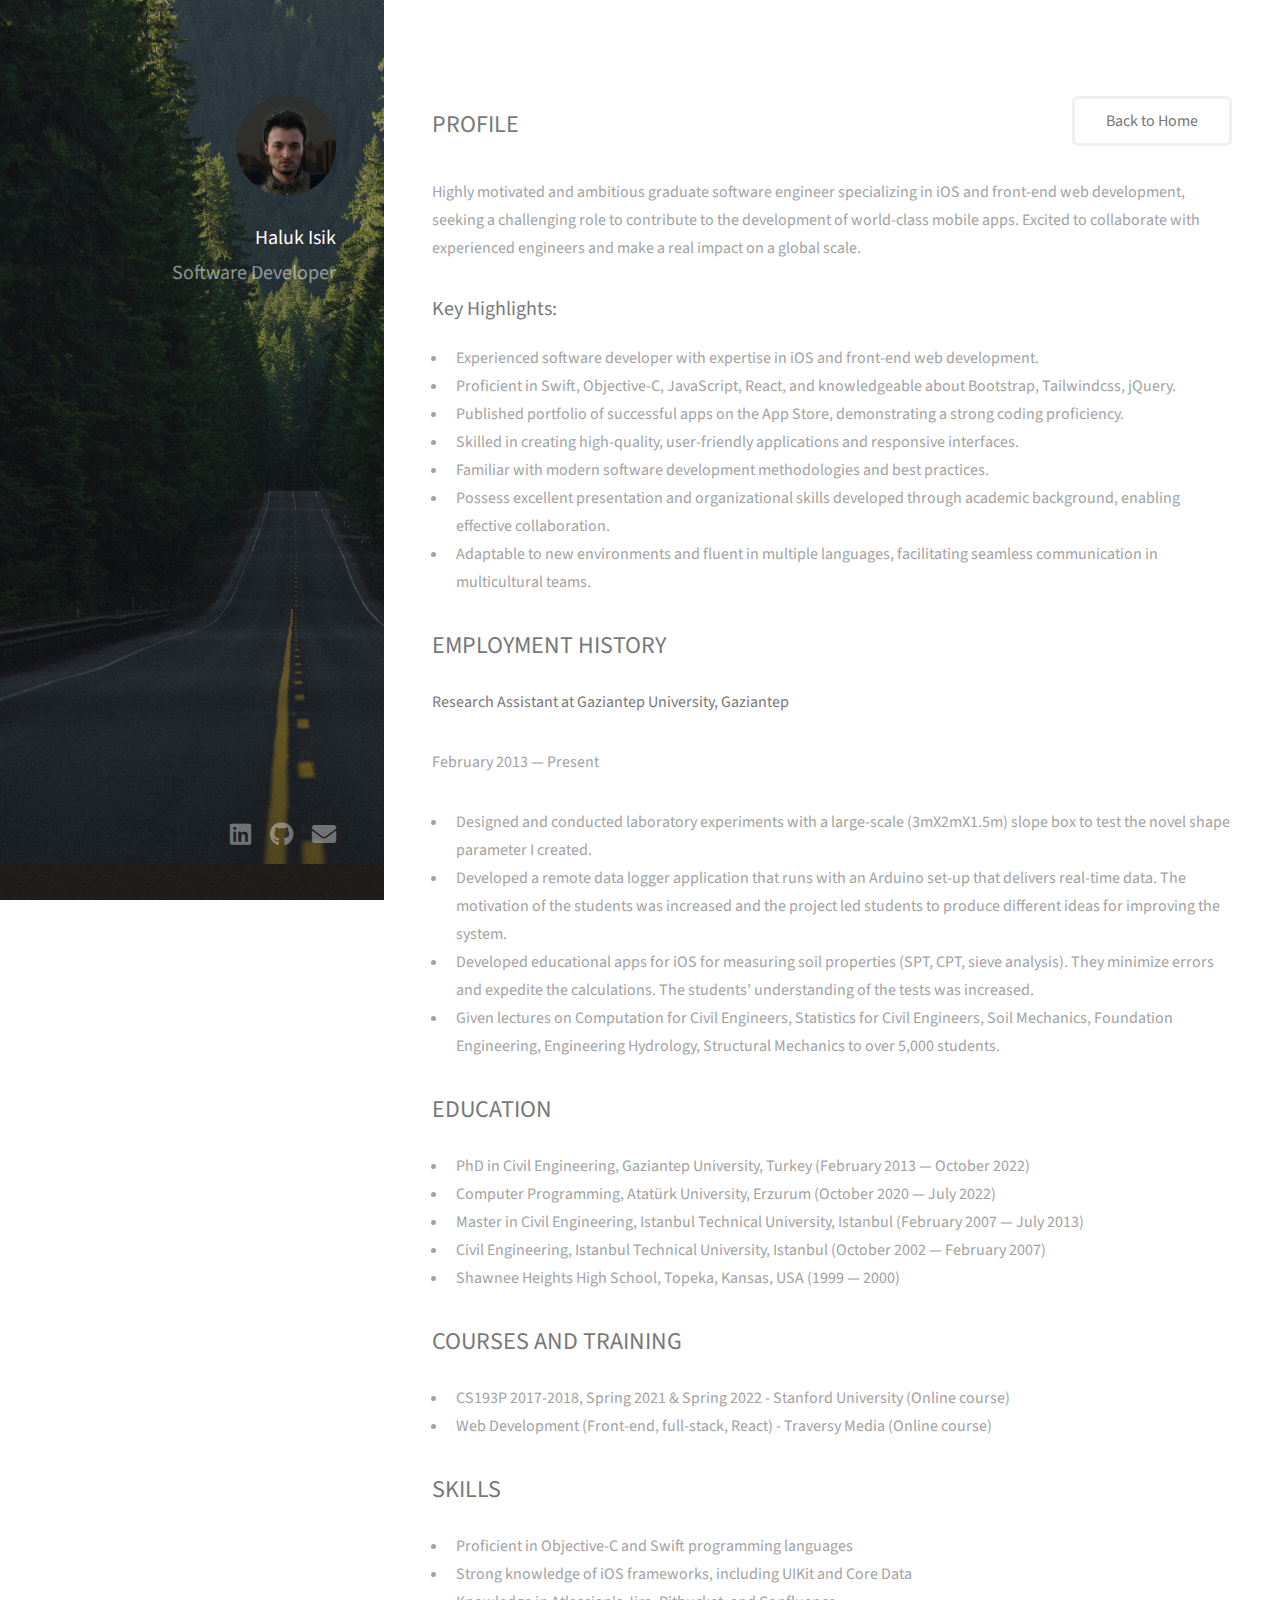
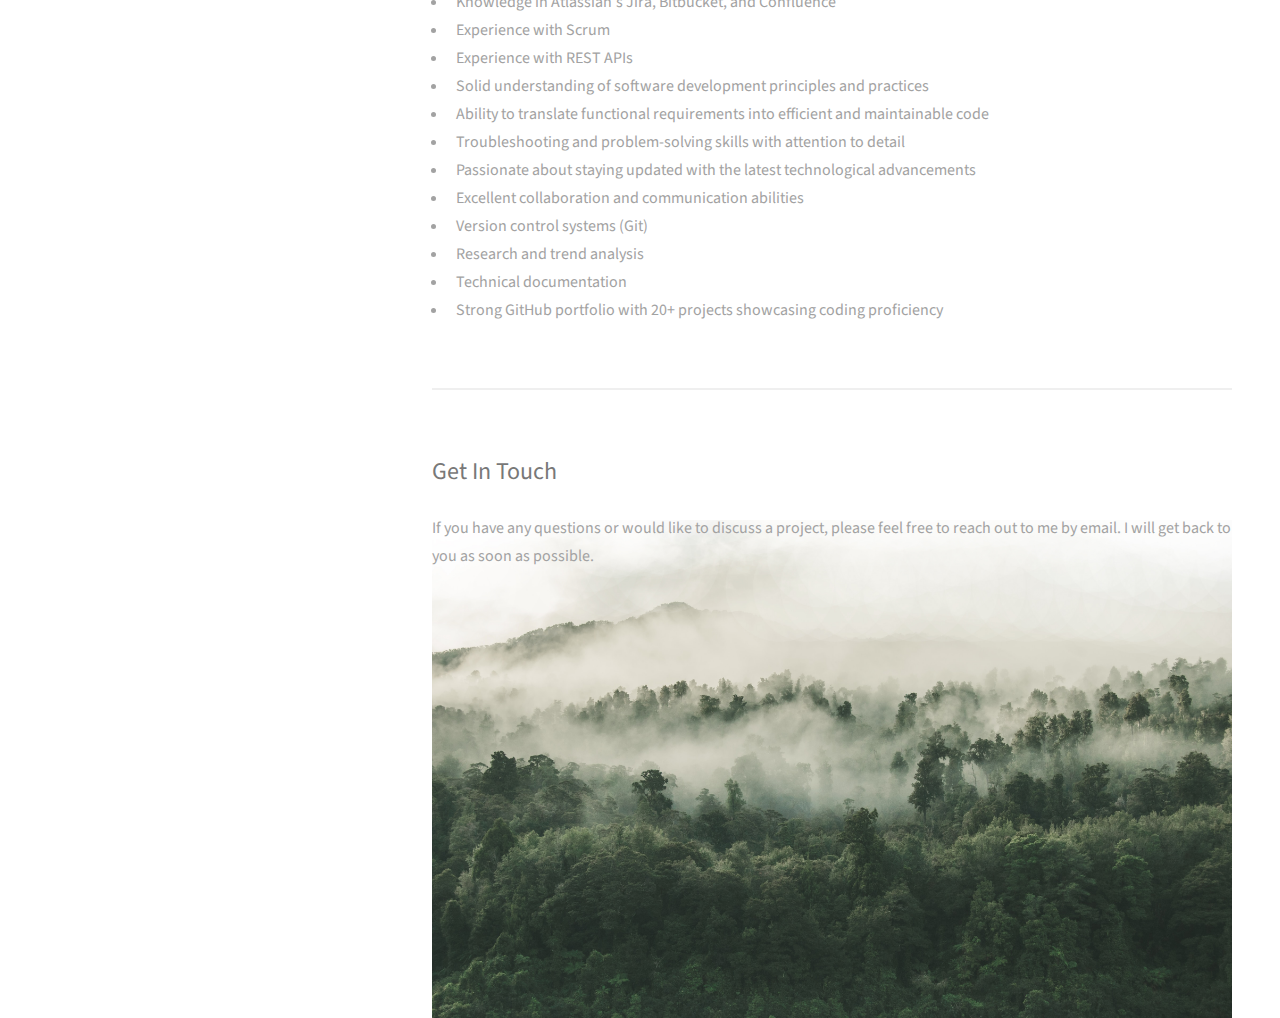
==== aboutme.html @ b217aed7 "Add files via upload" ====
<!DOCTYPE HTML>
<!-- <link href="https://unpkg.com/tailwindcss@^1.0/dist/tailwind.min.css" rel="stylesheet"> -->
<html>
	<head>
		<title>Haluk Isik Portfolio</title>
		<meta charset="utf-8" />
		<meta name="viewport" content="width=device-width, initial-scale=1, user-scalable=no" />
		<link rel="stylesheet" href="assets/css/main.css" />
	</head>
	<body class="is-preload">

		<!-- Header -->
			<header id="header">
				<div class="inner">
					<a href="index.html" class="image avatar"><img src="images/avatar.jpg" alt="" /></a>
					<h1><strong>Haluk Isik</strong></h1>
					<h1>Software Developer</h1>
				</div>
			</header>

		<!-- Main -->
			<div id="main">

				<!-- One -->
					<!-- <section id="one">
						<header class="major">
							<h2>About me</h2>
						</header>
						<p>I am a software developer with a solid background in web development, and mobile app development. I have a passion for creating innovative and efficient solutions to complex problems. With expertise in various programming languages, frameworks, mobile programmning, I have consistently delivered high-quality projects throughout my career.</p>
						<ul class="actions">
							<li><a href="#" class="button">Learn More</a></li>
						</ul>
					</section> -->
                <!-- Resume -->
                    <section id="resume">
                        <!-- <div class="flex-row flex">
                            <div class="flex"><h2>PROFILE</h2></div>
                            <div class="flex">
                                <button class="flex-wrap bg-white hover:bg-gray-100 text-gray-800 font-semibold px-4 border border-gray-400 rounded shadow">
                                    Back to Home
                                </button>
                            </div>
                        </div> -->
                        <!-- <div class="flex items-center justify-between">
                            <h2 class="mb-4">PROFILE</h2>
                            <button class="mb-5 bg-white hover:bg-gray-100 text-gray-800 font-semibold px-4 border border-gray-400 rounded shadow h-10"
                            onclick="window.location.href = 'index.html'">
                              Back to Home
                            </button>
                        </div> -->
                        
                        <div class="flex-container">
                            <h2>PROFILE</h2>
                            <ul class="actions right-aligned">
                              <li><a href="index.html" class="button">Back to Home</a></li>
                            </ul>
                        </div>
                                                                                                 
                        <p>Highly motivated and ambitious graduate software engineer specializing in iOS and front-end web development, seeking a challenging role to contribute to the development of world-class mobile apps. Excited to collaborate with experienced engineers and make a real impact on a global scale.</p>
                        <h3>Key Highlights:</h3>
                        <ul>
                          <li>Experienced software developer with expertise in iOS and front-end web development.</li>
                          <li>Proficient in Swift, Objective-C, JavaScript, React, and knowledgeable about Bootstrap, Tailwindcss, jQuery.</li>
                          <li>Published portfolio of successful apps on the App Store, demonstrating a strong coding proficiency.</li>
                          <li>Skilled in creating high-quality, user-friendly applications and responsive interfaces.</li>
                          <li>Familiar with modern software development methodologies and best practices.</li>
                          <li>Possess excellent presentation and organizational skills developed through academic background, enabling effective collaboration.</li>
                          <li>Adaptable to new environments and fluent in multiple languages, facilitating seamless communication in multicultural teams.</li>
                        </ul>
                        <h2>EMPLOYMENT HISTORY</h2>
                        <p><strong>Research Assistant at Gaziantep University, Gaziantep</strong></p>
                        <p>February 2013 — Present</p>
                        <ul>
                          <li>Designed and conducted laboratory experiments with a large-scale (3mX2mX1.5m) slope box to test the novel shape parameter I created.</li>
                          <li>Developed a remote data logger application that runs with an Arduino set-up that delivers real-time data. The motivation of the students was increased and the project led students to produce different ideas for improving the system.</li>
                          <li>Developed educational apps for iOS for measuring soil properties (SPT, CPT, sieve analysis). They minimize errors and expedite the calculations. The students’ understanding of the tests was increased.</li>
                          <li>Given lectures on Computation for Civil Engineers, Statistics for Civil Engineers, Soil Mechanics, Foundation Engineering, Engineering Hydrology, Structural Mechanics to over 5,000 students.</li>
                        </ul>
                        <h2>EDUCATION</h2>
                        <ul>
                          <li>PhD in Civil Engineering, Gaziantep University, Turkey (February 2013 — October 2022)</li>
                          <li>Computer Programming, Atatürk University, Erzurum (October 2020 — July 2022)</li>
                          <li>Master in Civil Engineering, Istanbul Technical University, Istanbul (February 2007 — July 2013)</li>
                          <li>Civil Engineering, Istanbul Technical University, Istanbul (October 2002 — February 2007)</li>
                          <li>Shawnee Heights High School, Topeka, Kansas, USA (1999 — 2000)</li>
                        </ul>
                        <h2>COURSES AND TRAINING</h2>
                        <ul>
                          <li>CS193P 2017-2018, Spring 2021 & Spring 2022 - Stanford University (Online course)</li>
                          <li>Web Development (Front-end, full-stack, React) - Traversy Media (Online course)</li>
                        </ul>
                        <h2>SKILLS</h2>
                        <ul>
                          <li>Proficient in Objective-C and Swift programming languages</li>
                          <li>Strong knowledge of iOS frameworks, including UIKit and Core Data</li>
                          <li>Knowledge in Atlassian's Jira, Bitbucket, and Confluence</li>
                          <li>Experience with Scrum</li>
                          <li>Experience with REST APIs</li>
                          <li>Solid understanding of software development principles and practices</li>
                          <li>Ability to translate functional requirements into efficient and maintainable code</li>
                          <li>Troubleshooting and problem-solving skills with attention to detail</li>
                          <li>Passionate about staying updated with the latest technological advancements</li>
                          <li>Excellent collaboration and communication abilities</li>
                          <li>Version control systems (Git)</li>
                          <li>Research and trend analysis</li>
                          <li>Technical documentation</li>
                          <li>Strong GitHub portfolio with 20+ projects showcasing coding proficiency</li>
                        </ul>
                    </section>



				<!-- Three -->
					<section id="three" style="position: relative; height:500px;">
                        <div style="position: absolute; top: 130px; left: 0; width: 100%; height: 100%; background-image: url('images/forest-transition.jpg'); background-size: cover; background-position: center; z-index: -1;"></div>
						<h2>Get In Touch</h2>
						<p>If you have any questions or would like to discuss a project, please feel free to reach out to me by email. I will get back to you as soon as possible.</p>
						
					</section>



			</div>

		<!-- Footer -->
			<footer id="footer">
				<div class="inner">
					<ul class="icons">
						<li><a href="https://www.linkedin.com/in/haluk-isik-a341497b/" class="icon brands fa-linkedin"><span class="label">LinkedIn</span></a></li>
						<li><a href="https://github.com/jetsunnalgonda" class="icon brands fa-github"><span class="label">Github</span></a></li>
						<li><a href="mailto:isikhaluk@gmail.com" class="icon solid fa-envelope"><span class="label">Email</span></a></li>
					</ul>
					<!-- <ul class="copyright">
						<li>&copy; Untitled</li><li>Design: <a href="http://html5up.net">HTML5 UP</a></li>
					</ul> -->
				</div>
			</footer>

		<!-- Scripts -->
			<script src="assets/js/jquery.min.js"></script>
			<script src="assets/js/jquery.poptrox.min.js"></script>
			<script src="assets/js/browser.min.js"></script>
			<script src="assets/js/breakpoints.min.js"></script>
			<script src="assets/js/util.js"></script>
			<script src="assets/js/main.js"></script>

	</body>
</html>
---- assets/css/main.css ----
@import url("fontawesome-all.min.css");
@import url("https://fonts.googleapis.com/css?family=Source+Sans+Pro:400,400italic");

/*
	Strata by HTML5 UP
	html5up.net | @ajlkn
	Free for personal and commercial use under the CCA 3.0 license (html5up.net/license)
*/

html, body, div, span, applet, object,
iframe, h1, h2, h3, h4, h5, h6, p, blockquote,
pre, a, abbr, acronym, address, big, cite,
code, del, dfn, em, img, ins, kbd, q, s, samp,
small, strike, strong, sub, sup, tt, var, b,
u, i, center, dl, dt, dd, ol, ul, li, fieldset,
form, label, legend, table, caption, tbody,
tfoot, thead, tr, th, td, article, aside,
canvas, details, embed, figure, figcaption,
footer, header, hgroup, menu, nav, output, ruby,
section, summary, time, mark, audio, video {
	margin: 0;
	padding: 0;
	border: 0;
	font-size: 100%;
	font: inherit;
	vertical-align: baseline;}

article, aside, details, figcaption, figure,
footer, header, hgroup, menu, nav, section {
	display: block;}

body {
	line-height: 1;
}

ol, ul {
	list-style: none;
}

blockquote, q {
	quotes: none;
}

	blockquote:before, blockquote:after, q:before, q:after {
		content: '';
		content: none;
	}

table {
	border-collapse: collapse;
	border-spacing: 0;
}

body {
	-webkit-text-size-adjust: none;
}

mark {
	background-color: transparent;
	color: inherit;
}

input::-moz-focus-inner {
	border: 0;
	padding: 0;
}

input, select, textarea {
	-moz-appearance: none;
	-webkit-appearance: none;
	-ms-appearance: none;
	appearance: none;
}

/* Additional Stuff */

.flex-container {
	display: flex;
	align-items: center;
	justify-content: space-between;
}

.actions.right-aligned {
	margin-left: auto;
}
  

/* Basic */

	html {
		box-sizing: border-box;
	}

	*, *:before, *:after {
		box-sizing: inherit;
	}

	body {
		background: #ffffff;
	}

		body.is-preload *, body.is-preload *:before, body.is-preload *:after {
			-moz-animation: none !important;
			-webkit-animation: none !important;
			-ms-animation: none !important;
			animation: none !important;
			-moz-transition: none !important;
			-webkit-transition: none !important;
			-ms-transition: none !important;
			transition: none !important;
		}

	body, input, select, textarea {
		color: #a2a2a2;
		font-family: "Source Sans Pro", Helvetica, sans-serif;
		font-size: 16pt;
		font-weight: 400;
		line-height: 1.75em;
	}

	a {
		-moz-transition: color 0.2s ease-in-out, border-color 0.2s ease-in-out;
		-webkit-transition: color 0.2s ease-in-out, border-color 0.2s ease-in-out;
		-ms-transition: color 0.2s ease-in-out, border-color 0.2s ease-in-out;
		transition: color 0.2s ease-in-out, border-color 0.2s ease-in-out;
		border-bottom: dotted 1px;
		color: #49bf9d;
		text-decoration: none;
	}

		a:hover {
			border-bottom-color: transparent;
			color: #49bf9d !important;
			text-decoration: none;
		}

	strong, b {
		color: #787878;
		font-weight: 400;
	}

	em, i {
		font-style: italic;
	}

	p {
		margin: 0 0 2em 0;
	}

	h1, h2, h3, h4, h5, h6 {
		color: #787878;
		font-weight: 400;
		line-height: 1em;
		margin: 0 0 1em 0;
	}

		h1 a, h2 a, h3 a, h4 a, h5 a, h6 a {
			color: inherit;
			text-decoration: none;
		}

	h1 {
		font-size: 2em;
		line-height: 1.5em;
	}

	h2 {
		font-size: 1.5em;
		line-height: 1.5em;
	}

	h3 {
		font-size: 1.25em;
		line-height: 1.5em;
	}

	h4 {
		font-size: 1.1em;
		line-height: 1.5em;
	}

	h5 {
		font-size: 0.9em;
		line-height: 1.5em;
	}

	h6 {
		font-size: 0.7em;
		line-height: 1.5em;
	}

	sub {
		font-size: 0.8em;
		position: relative;
		top: 0.5em;
	}

	sup {
		font-size: 0.8em;
		position: relative;
		top: -0.5em;
	}

	hr {
		border: 0;
		border-bottom: solid 2px #efefef;
		margin: 2em 0;
	}

		hr.major {
			margin: 3em 0;
		}

	blockquote {
		border-left: solid 6px #efefef;
		font-style: italic;
		margin: 0 0 2em 0;
		padding: 0.5em 0 0.5em 1.5em;
	}

	code {
		background: #f7f7f7;
		border-radius: 0.35em;
		border: solid 2px #efefef;
		font-family: "Courier New", monospace;
		font-size: 0.9em;
		margin: 0 0.25em;
		padding: 0.25em 0.65em;
	}

	pre {
		-webkit-overflow-scrolling: touch;
		font-family: "Courier New", monospace;
		font-size: 0.9em;
		margin: 0 0 2em 0;
	}

		pre code {
			display: block;
			line-height: 1.75em;
			padding: 1em 1.5em;
			overflow-x: auto;
		}

	.align-left {
		text-align: left;
	}

	.align-center {
		text-align: center;
	}

	.align-right {
		text-align: right;
	}

/* Container */

	.container {
		margin: 0 auto;
		max-width: calc(100% - 4em);
		width: 100%;
	}

		.container.xsmall {
			width: 25%;
		}

		.container.small {
			width: 50%;
		}

		.container.medium {
			width: 75%;
		}

		.container.large {
			width: 125%;
		}

		.container.xlarge {
			width: 150%;
		}

		.container.max {
			width: 100%;
		}

		@media screen and (max-width: 980px) {

			.container {
				width: 100% !important;
				max-width: 100% !important;
			}

		}

		@media screen and (max-width: 480px) {

			.container {
				max-width: calc(100% - 3em);
			}

		}

/* Row */

	.row {
		display: flex;
		flex-wrap: wrap;
		box-sizing: border-box;
		align-items: stretch;
	}

		.row > * {
			box-sizing: border-box;
		}

		.row.gtr-uniform > * > :last-child {
			margin-bottom: 0;
		}

		.row.aln-left {
			justify-content: flex-start;
		}

		.row.aln-center {
			justify-content: center;
		}

		.row.aln-right {
			justify-content: flex-end;
		}

		.row.aln-top {
			align-items: flex-start;
		}

		.row.aln-middle {
			align-items: center;
		}

		.row.aln-bottom {
			align-items: flex-end;
		}

		.row > .imp {
			order: -1;
		}

		.row > .col-1 {
			width: 8.33333%;
		}

		.row > .off-1 {
			margin-left: 8.33333%;
		}

		.row > .col-2 {
			width: 16.66667%;
		}

		.row > .off-2 {
			margin-left: 16.66667%;
		}

		.row > .col-3 {
			width: 25%;
		}

		.row > .off-3 {
			margin-left: 25%;
		}

		.row > .col-4 {
			width: 33.33333%;
		}

		.row > .off-4 {
			margin-left: 33.33333%;
		}

		.row > .col-5 {
			width: 41.66667%;
		}

		.row > .off-5 {
			margin-left: 41.66667%;
		}

		.row > .col-6 {
			width: 50%;
		}

		.row > .off-6 {
			margin-left: 50%;
		}

		.row > .col-7 {
			width: 58.33333%;
		}

		.row > .off-7 {
			margin-left: 58.33333%;
		}

		.row > .col-8 {
			width: 66.66667%;
		}

		.row > .off-8 {
			margin-left: 66.66667%;
		}

		.row > .col-9 {
			width: 75%;
		}

		.row > .off-9 {
			margin-left: 75%;
		}

		.row > .col-10 {
			width: 83.33333%;
		}

		.row > .off-10 {
			margin-left: 83.33333%;
		}

		.row > .col-11 {
			width: 91.66667%;
		}

		.row > .off-11 {
			margin-left: 91.66667%;
		}

		.row > .col-12 {
			width: 100%;
		}

		.row > .off-12 {
			margin-left: 100%;
		}

		.row.gtr-0 {
			margin-top: 0;
			margin-left: 0em;
		}

			.row.gtr-0 > * {
				padding: 0 0 0 0em;
			}

			.row.gtr-0.gtr-uniform {
				margin-top: 0em;
			}

				.row.gtr-0.gtr-uniform > * {
					padding-top: 0em;
				}

		.row.gtr-25 {
			margin-top: 0;
			margin-left: -0.625em;
		}

			.row.gtr-25 > * {
				padding: 0 0 0 0.625em;
			}

			.row.gtr-25.gtr-uniform {
				margin-top: -0.625em;
			}

				.row.gtr-25.gtr-uniform > * {
					padding-top: 0.625em;
				}

		.row.gtr-50 {
			margin-top: 0;
			margin-left: -1.25em;
		}

			.row.gtr-50 > * {
				padding: 0 0 0 1.25em;
			}

			.row.gtr-50.gtr-uniform {
				margin-top: -1.25em;
			}

				.row.gtr-50.gtr-uniform > * {
					padding-top: 1.25em;
				}

		.row {
			margin-top: 0;
			margin-left: -2.5em;
		}

			.row > * {
				padding: 0 0 0 2.5em;
			}

			.row.gtr-uniform {
				margin-top: -2.5em;
			}

				.row.gtr-uniform > * {
					padding-top: 2.5em;
				}

		.row.gtr-150 {
			margin-top: 0;
			margin-left: -3.75em;
		}

			.row.gtr-150 > * {
				padding: 0 0 0 3.75em;
			}

			.row.gtr-150.gtr-uniform {
				margin-top: -3.75em;
			}

				.row.gtr-150.gtr-uniform > * {
					padding-top: 3.75em;
				}

		.row.gtr-200 {
			margin-top: 0;
			margin-left: -5em;
		}

			.row.gtr-200 > * {
				padding: 0 0 0 5em;
			}

			.row.gtr-200.gtr-uniform {
				margin-top: -5em;
			}

				.row.gtr-200.gtr-uniform > * {
					padding-top: 5em;
				}

		@media screen and (max-width: 1800px) {

			.row {
				display: flex;
				flex-wrap: wrap;
				box-sizing: border-box;
				align-items: stretch;
			}

				.row > * {
					box-sizing: border-box;
				}

				.row.gtr-uniform > * > :last-child {
					margin-bottom: 0;
				}

				.row.aln-left {
					justify-content: flex-start;
				}

				.row.aln-center {
					justify-content: center;
				}

				.row.aln-right {
					justify-content: flex-end;
				}

				.row.aln-top {
					align-items: flex-start;
				}

				.row.aln-middle {
					align-items: center;
				}

				.row.aln-bottom {
					align-items: flex-end;
				}

				.row > .imp-xlarge {
					order: -1;
				}

				.row > .col-1-xlarge {
					width: 8.33333%;
				}

				.row > .off-1-xlarge {
					margin-left: 8.33333%;
				}

				.row > .col-2-xlarge {
					width: 16.66667%;
				}

				.row > .off-2-xlarge {
					margin-left: 16.66667%;
				}

				.row > .col-3-xlarge {
					width: 25%;
				}

				.row > .off-3-xlarge {
					margin-left: 25%;
				}

				.row > .col-4-xlarge {
					width: 33.33333%;
				}

				.row > .off-4-xlarge {
					margin-left: 33.33333%;
				}

				.row > .col-5-xlarge {
					width: 41.66667%;
				}

				.row > .off-5-xlarge {
					margin-left: 41.66667%;
				}

				.row > .col-6-xlarge {
					width: 50%;
				}

				.row > .off-6-xlarge {
					margin-left: 50%;
				}

				.row > .col-7-xlarge {
					width: 58.33333%;
				}

				.row > .off-7-xlarge {
					margin-left: 58.33333%;
				}

				.row > .col-8-xlarge {
					width: 66.66667%;
				}

				.row > .off-8-xlarge {
					margin-left: 66.66667%;
				}

				.row > .col-9-xlarge {
					width: 75%;
				}

				.row > .off-9-xlarge {
					margin-left: 75%;
				}

				.row > .col-10-xlarge {
					width: 83.33333%;
				}

				.row > .off-10-xlarge {
					margin-left: 83.33333%;
				}

				.row > .col-11-xlarge {
					width: 91.66667%;
				}

				.row > .off-11-xlarge {
					margin-left: 91.66667%;
				}

				.row > .col-12-xlarge {
					width: 100%;
				}

				.row > .off-12-xlarge {
					margin-left: 100%;
				}

				.row.gtr-0 {
					margin-top: 0;
					margin-left: 0em;
				}

					.row.gtr-0 > * {
						padding: 0 0 0 0em;
					}

					.row.gtr-0.gtr-uniform {
						margin-top: 0em;
					}

						.row.gtr-0.gtr-uniform > * {
							padding-top: 0em;
						}

				.row.gtr-25 {
					margin-top: 0;
					margin-left: -0.625em;
				}

					.row.gtr-25 > * {
						padding: 0 0 0 0.625em;
					}

					.row.gtr-25.gtr-uniform {
						margin-top: -0.625em;
					}

						.row.gtr-25.gtr-uniform > * {
							padding-top: 0.625em;
						}

				.row.gtr-50 {
					margin-top: 0;
					margin-left: -1.25em;
				}

					.row.gtr-50 > * {
						padding: 0 0 0 1.25em;
					}

					.row.gtr-50.gtr-uniform {
						margin-top: -1.25em;
					}

						.row.gtr-50.gtr-uniform > * {
							padding-top: 1.25em;
						}

				.row {
					margin-top: 0;
					margin-left: -2.5em;
				}

					.row > * {
						padding: 0 0 0 2.5em;
					}

					.row.gtr-uniform {
						margin-top: -2.5em;
					}

						.row.gtr-uniform > * {
							padding-top: 2.5em;
						}

				.row.gtr-150 {
					margin-top: 0;
					margin-left: -3.75em;
				}

					.row.gtr-150 > * {
						padding: 0 0 0 3.75em;
					}

					.row.gtr-150.gtr-uniform {
						margin-top: -3.75em;
					}

						.row.gtr-150.gtr-uniform > * {
							padding-top: 3.75em;
						}

				.row.gtr-200 {
					margin-top: 0;
					margin-left: -5em;
				}

					.row.gtr-200 > * {
						padding: 0 0 0 5em;
					}

					.row.gtr-200.gtr-uniform {
						margin-top: -5em;
					}

						.row.gtr-200.gtr-uniform > * {
							padding-top: 5em;
						}

		}

		@media screen and (max-width: 1280px) {

			.row {
				display: flex;
				flex-wrap: wrap;
				box-sizing: border-box;
				align-items: stretch;
			}

				.row > * {
					box-sizing: border-box;
				}

				.row.gtr-uniform > * > :last-child {
					margin-bottom: 0;
				}

				.row.aln-left {
					justify-content: flex-start;
				}

				.row.aln-center {
					justify-content: center;
				}

				.row.aln-right {
					justify-content: flex-end;
				}

				.row.aln-top {
					align-items: flex-start;
				}

				.row.aln-middle {
					align-items: center;
				}

				.row.aln-bottom {
					align-items: flex-end;
				}

				.row > .imp-large {
					order: -1;
				}

				.row > .col-1-large {
					width: 8.33333%;
				}

				.row > .off-1-large {
					margin-left: 8.33333%;
				}

				.row > .col-2-large {
					width: 16.66667%;
				}

				.row > .off-2-large {
					margin-left: 16.66667%;
				}

				.row > .col-3-large {
					width: 25%;
				}

				.row > .off-3-large {
					margin-left: 25%;
				}

				.row > .col-4-large {
					width: 33.33333%;
				}

				.row > .off-4-large {
					margin-left: 33.33333%;
				}

				.row > .col-5-large {
					width: 41.66667%;
				}

				.row > .off-5-large {
					margin-left: 41.66667%;
				}

				.row > .col-6-large {
					width: 50%;
				}

				.row > .off-6-large {
					margin-left: 50%;
				}

				.row > .col-7-large {
					width: 58.33333%;
				}

				.row > .off-7-large {
					margin-left: 58.33333%;
				}

				.row > .col-8-large {
					width: 66.66667%;
				}

				.row > .off-8-large {
					margin-left: 66.66667%;
				}

				.row > .col-9-large {
					width: 75%;
				}

				.row > .off-9-large {
					margin-left: 75%;
				}

				.row > .col-10-large {
					width: 83.33333%;
				}

				.row > .off-10-large {
					margin-left: 83.33333%;
				}

				.row > .col-11-large {
					width: 91.66667%;
				}

				.row > .off-11-large {
					margin-left: 91.66667%;
				}

				.row > .col-12-large {
					width: 100%;
				}

				.row > .off-12-large {
					margin-left: 100%;
				}

				.row.gtr-0 {
					margin-top: 0;
					margin-left: 0em;
				}

					.row.gtr-0 > * {
						padding: 0 0 0 0em;
					}

					.row.gtr-0.gtr-uniform {
						margin-top: 0em;
					}

						.row.gtr-0.gtr-uniform > * {
							padding-top: 0em;
						}

				.row.gtr-25 {
					margin-top: 0;
					margin-left: -0.5em;
				}

					.row.gtr-25 > * {
						padding: 0 0 0 0.5em;
					}

					.row.gtr-25.gtr-uniform {
						margin-top: -0.5em;
					}

						.row.gtr-25.gtr-uniform > * {
							padding-top: 0.5em;
						}

				.row.gtr-50 {
					margin-top: 0;
					margin-left: -1em;
				}

					.row.gtr-50 > * {
						padding: 0 0 0 1em;
					}

					.row.gtr-50.gtr-uniform {
						margin-top: -1em;
					}

						.row.gtr-50.gtr-uniform > * {
							padding-top: 1em;
						}

				.row {
					margin-top: 0;
					margin-left: -2em;
				}

					.row > * {
						padding: 0 0 0 2em;
					}

					.row.gtr-uniform {
						margin-top: -2em;
					}

						.row.gtr-uniform > * {
							padding-top: 2em;
						}

				.row.gtr-150 {
					margin-top: 0;
					margin-left: -3em;
				}

					.row.gtr-150 > * {
						padding: 0 0 0 3em;
					}

					.row.gtr-150.gtr-uniform {
						margin-top: -3em;
					}

						.row.gtr-150.gtr-uniform > * {
							padding-top: 3em;
						}

				.row.gtr-200 {
					margin-top: 0;
					margin-left: -4em;
				}

					.row.gtr-200 > * {
						padding: 0 0 0 4em;
					}

					.row.gtr-200.gtr-uniform {
						margin-top: -4em;
					}

						.row.gtr-200.gtr-uniform > * {
							padding-top: 4em;
						}

		}

		@media screen and (max-width: 980px) {

			.row {
				display: flex;
				flex-wrap: wrap;
				box-sizing: border-box;
				align-items: stretch;
			}

				.row > * {
					box-sizing: border-box;
				}

				.row.gtr-uniform > * > :last-child {
					margin-bottom: 0;
				}

				.row.aln-left {
					justify-content: flex-start;
				}

				.row.aln-center {
					justify-content: center;
				}

				.row.aln-right {
					justify-content: flex-end;
				}

				.row.aln-top {
					align-items: flex-start;
				}

				.row.aln-middle {
					align-items: center;
				}

				.row.aln-bottom {
					align-items: flex-end;
				}

				.row > .imp-medium {
					order: -1;
				}

				.row > .col-1-medium {
					width: 8.33333%;
				}

				.row > .off-1-medium {
					margin-left: 8.33333%;
				}

				.row > .col-2-medium {
					width: 16.66667%;
				}

				.row > .off-2-medium {
					margin-left: 16.66667%;
				}

				.row > .col-3-medium {
					width: 25%;
				}

				.row > .off-3-medium {
					margin-left: 25%;
				}

				.row > .col-4-medium {
					width: 33.33333%;
				}

				.row > .off-4-medium {
					margin-left: 33.33333%;
				}

				.row > .col-5-medium {
					width: 41.66667%;
				}

				.row > .off-5-medium {
					margin-left: 41.66667%;
				}

				.row > .col-6-medium {
					width: 50%;
				}

				.row > .off-6-medium {
					margin-left: 50%;
				}

				.row > .col-7-medium {
					width: 58.33333%;
				}

				.row > .off-7-medium {
					margin-left: 58.33333%;
				}

				.row > .col-8-medium {
					width: 66.66667%;
				}

				.row > .off-8-medium {
					margin-left: 66.66667%;
				}

				.row > .col-9-medium {
					width: 75%;
				}

				.row > .off-9-medium {
					margin-left: 75%;
				}

				.row > .col-10-medium {
					width: 83.33333%;
				}

				.row > .off-10-medium {
					margin-left: 83.33333%;
				}

				.row > .col-11-medium {
					width: 91.66667%;
				}

				.row > .off-11-medium {
					margin-left: 91.66667%;
				}

				.row > .col-12-medium {
					width: 100%;
				}

				.row > .off-12-medium {
					margin-left: 100%;
				}

				.row.gtr-0 {
					margin-top: 0;
					margin-left: 0em;
				}

					.row.gtr-0 > * {
						padding: 0 0 0 0em;
					}

					.row.gtr-0.gtr-uniform {
						margin-top: 0em;
					}

						.row.gtr-0.gtr-uniform > * {
							padding-top: 0em;
						}

				.row.gtr-25 {
					margin-top: 0;
					margin-left: -0.5em;
				}

					.row.gtr-25 > * {
						padding: 0 0 0 0.5em;
					}

					.row.gtr-25.gtr-uniform {
						margin-top: -0.5em;
					}

						.row.gtr-25.gtr-uniform > * {
							padding-top: 0.5em;
						}

				.row.gtr-50 {
					margin-top: 0;
					margin-left: -1em;
				}

					.row.gtr-50 > * {
						padding: 0 0 0 1em;
					}

					.row.gtr-50.gtr-uniform {
						margin-top: -1em;
					}

						.row.gtr-50.gtr-uniform > * {
							padding-top: 1em;
						}

				.row {
					margin-top: 0;
					margin-left: -2em;
				}

					.row > * {
						padding: 0 0 0 2em;
					}

					.row.gtr-uniform {
						margin-top: -2em;
					}

						.row.gtr-uniform > * {
							padding-top: 2em;
						}

				.row.gtr-150 {
					margin-top: 0;
					margin-left: -3em;
				}

					.row.gtr-150 > * {
						padding: 0 0 0 3em;
					}

					.row.gtr-150.gtr-uniform {
						margin-top: -3em;
					}

						.row.gtr-150.gtr-uniform > * {
							padding-top: 3em;
						}

				.row.gtr-200 {
					margin-top: 0;
					margin-left: -4em;
				}

					.row.gtr-200 > * {
						padding: 0 0 0 4em;
					}

					.row.gtr-200.gtr-uniform {
						margin-top: -4em;
					}

						.row.gtr-200.gtr-uniform > * {
							padding-top: 4em;
						}

		}

		@media screen and (max-width: 736px) {

			.row {
				display: flex;
				flex-wrap: wrap;
				box-sizing: border-box;
				align-items: stretch;
			}

				.row > * {
					box-sizing: border-box;
				}

				.row.gtr-uniform > * > :last-child {
					margin-bottom: 0;
				}

				.row.aln-left {
					justify-content: flex-start;
				}

				.row.aln-center {
					justify-content: center;
				}

				.row.aln-right {
					justify-content: flex-end;
				}

				.row.aln-top {
					align-items: flex-start;
				}

				.row.aln-middle {
					align-items: center;
				}

				.row.aln-bottom {
					align-items: flex-end;
				}

				.row > .imp-small {
					order: -1;
				}

				.row > .col-1-small {
					width: 8.33333%;
				}

				.row > .off-1-small {
					margin-left: 8.33333%;
				}

				.row > .col-2-small {
					width: 16.66667%;
				}

				.row > .off-2-small {
					margin-left: 16.66667%;
				}

				.row > .col-3-small {
					width: 25%;
				}

				.row > .off-3-small {
					margin-left: 25%;
				}

				.row > .col-4-small {
					width: 33.33333%;
				}

				.row > .off-4-small {
					margin-left: 33.33333%;
				}

				.row > .col-5-small {
					width: 41.66667%;
				}

				.row > .off-5-small {
					margin-left: 41.66667%;
				}

				.row > .col-6-small {
					width: 50%;
				}

				.row > .off-6-small {
					margin-left: 50%;
				}

				.row > .col-7-small {
					width: 58.33333%;
				}

				.row > .off-7-small {
					margin-left: 58.33333%;
				}

				.row > .col-8-small {
					width: 66.66667%;
				}

				.row > .off-8-small {
					margin-left: 66.66667%;
				}

				.row > .col-9-small {
					width: 75%;
				}

				.row > .off-9-small {
					margin-left: 75%;
				}

				.row > .col-10-small {
					width: 83.33333%;
				}

				.row > .off-10-small {
					margin-left: 83.33333%;
				}

				.row > .col-11-small {
					width: 91.66667%;
				}

				.row > .off-11-small {
					margin-left: 91.66667%;
				}

				.row > .col-12-small {
					width: 100%;
				}

				.row > .off-12-small {
					margin-left: 100%;
				}

				.row.gtr-0 {
					margin-top: 0;
					margin-left: 0em;
				}

					.row.gtr-0 > * {
						padding: 0 0 0 0em;
					}

					.row.gtr-0.gtr-uniform {
						margin-top: 0em;
					}

						.row.gtr-0.gtr-uniform > * {
							padding-top: 0em;
						}

				.row.gtr-25 {
					margin-top: 0;
					margin-left: -0.375em;
				}

					.row.gtr-25 > * {
						padding: 0 0 0 0.375em;
					}

					.row.gtr-25.gtr-uniform {
						margin-top: -0.375em;
					}

						.row.gtr-25.gtr-uniform > * {
							padding-top: 0.375em;
						}

				.row.gtr-50 {
					margin-top: 0;
					margin-left: -0.75em;
				}

					.row.gtr-50 > * {
						padding: 0 0 0 0.75em;
					}

					.row.gtr-50.gtr-uniform {
						margin-top: -0.75em;
					}

						.row.gtr-50.gtr-uniform > * {
							padding-top: 0.75em;
						}

				.row {
					margin-top: 0;
					margin-left: -1.5em;
				}

					.row > * {
						padding: 0 0 0 1.5em;
					}

					.row.gtr-uniform {
						margin-top: -1.5em;
					}

						.row.gtr-uniform > * {
							padding-top: 1.5em;
						}

				.row.gtr-150 {
					margin-top: 0;
					margin-left: -2.25em;
				}

					.row.gtr-150 > * {
						padding: 0 0 0 2.25em;
					}

					.row.gtr-150.gtr-uniform {
						margin-top: -2.25em;
					}

						.row.gtr-150.gtr-uniform > * {
							padding-top: 2.25em;
						}

				.row.gtr-200 {
					margin-top: 0;
					margin-left: -3em;
				}

					.row.gtr-200 > * {
						padding: 0 0 0 3em;
					}

					.row.gtr-200.gtr-uniform {
						margin-top: -3em;
					}

						.row.gtr-200.gtr-uniform > * {
							padding-top: 3em;
						}

		}

		@media screen and (max-width: 480px) {

			.row {
				display: flex;
				flex-wrap: wrap;
				box-sizing: border-box;
				align-items: stretch;
			}

				.row > * {
					box-sizing: border-box;
				}

				.row.gtr-uniform > * > :last-child {
					margin-bottom: 0;
				}

				.row.aln-left {
					justify-content: flex-start;
				}

				.row.aln-center {
					justify-content: center;
				}

				.row.aln-right {
					justify-content: flex-end;
				}

				.row.aln-top {
					align-items: flex-start;
				}

				.row.aln-middle {
					align-items: center;
				}

				.row.aln-bottom {
					align-items: flex-end;
				}

				.row > .imp-xsmall {
					order: -1;
				}

				.row > .col-1-xsmall {
					width: 8.33333%;
				}

				.row > .off-1-xsmall {
					margin-left: 8.33333%;
				}

				.row > .col-2-xsmall {
					width: 16.66667%;
				}

				.row > .off-2-xsmall {
					margin-left: 16.66667%;
				}

				.row > .col-3-xsmall {
					width: 25%;
				}

				.row > .off-3-xsmall {
					margin-left: 25%;
				}

				.row > .col-4-xsmall {
					width: 33.33333%;
				}

				.row > .off-4-xsmall {
					margin-left: 33.33333%;
				}

				.row > .col-5-xsmall {
					width: 41.66667%;
				}

				.row > .off-5-xsmall {
					margin-left: 41.66667%;
				}

				.row > .col-6-xsmall {
					width: 50%;
				}

				.row > .off-6-xsmall {
					margin-left: 50%;
				}

				.row > .col-7-xsmall {
					width: 58.33333%;
				}

				.row > .off-7-xsmall {
					margin-left: 58.33333%;
				}

				.row > .col-8-xsmall {
					width: 66.66667%;
				}

				.row > .off-8-xsmall {
					margin-left: 66.66667%;
				}

				.row > .col-9-xsmall {
					width: 75%;
				}

				.row > .off-9-xsmall {
					margin-left: 75%;
				}

				.row > .col-10-xsmall {
					width: 83.33333%;
				}

				.row > .off-10-xsmall {
					margin-left: 83.33333%;
				}

				.row > .col-11-xsmall {
					width: 91.66667%;
				}

				.row > .off-11-xsmall {
					margin-left: 91.66667%;
				}

				.row > .col-12-xsmall {
					width: 100%;
				}

				.row > .off-12-xsmall {
					margin-left: 100%;
				}

				.row.gtr-0 {
					margin-top: 0;
					margin-left: 0em;
				}

					.row.gtr-0 > * {
						padding: 0 0 0 0em;
					}

					.row.gtr-0.gtr-uniform {
						margin-top: 0em;
					}

						.row.gtr-0.gtr-uniform > * {
							padding-top: 0em;
						}

				.row.gtr-25 {
					margin-top: 0;
					margin-left: -0.375em;
				}

					.row.gtr-25 > * {
						padding: 0 0 0 0.375em;
					}

					.row.gtr-25.gtr-uniform {
						margin-top: -0.375em;
					}

						.row.gtr-25.gtr-uniform > * {
							padding-top: 0.375em;
						}

				.row.gtr-50 {
					margin-top: 0;
					margin-left: -0.75em;
				}

					.row.gtr-50 > * {
						padding: 0 0 0 0.75em;
					}

					.row.gtr-50.gtr-uniform {
						margin-top: -0.75em;
					}

						.row.gtr-50.gtr-uniform > * {
							padding-top: 0.75em;
						}

				.row {
					margin-top: 0;
					margin-left: -1.5em;
				}

					.row > * {
						padding: 0 0 0 1.5em;
					}

					.row.gtr-uniform {
						margin-top: -1.5em;
					}

						.row.gtr-uniform > * {
							padding-top: 1.5em;
						}

				.row.gtr-150 {
					margin-top: 0;
					margin-left: -2.25em;
				}

					.row.gtr-150 > * {
						padding: 0 0 0 2.25em;
					}

					.row.gtr-150.gtr-uniform {
						margin-top: -2.25em;
					}

						.row.gtr-150.gtr-uniform > * {
							padding-top: 2.25em;
						}

				.row.gtr-200 {
					margin-top: 0;
					margin-left: -3em;
				}

					.row.gtr-200 > * {
						padding: 0 0 0 3em;
					}

					.row.gtr-200.gtr-uniform {
						margin-top: -3em;
					}

						.row.gtr-200.gtr-uniform > * {
							padding-top: 3em;
						}

		}

/* Section/Article */

	section.special, article.special {
		text-align: center;
	}

	header p {
		color: #b2b2b2;
		position: relative;
		margin: 0 0 1.5em 0;
	}

	header h2 + p {
		font-size: 1.25em;
		margin-top: -1em;
		line-height: 1.5em;
	}

	header h3 + p {
		font-size: 1.1em;
		margin-top: -0.8em;
		line-height: 1.5em;
	}

	header h4 + p,
	header h5 + p,
	header h6 + p {
		font-size: 0.9em;
		margin-top: -0.6em;
		line-height: 1.5em;
	}

	header.major h2 {
		font-size: 2em;
	}

/* Form */

	form {
		margin: 0 0 2em 0;
	}

	label {
		color: #787878;
		display: block;
		font-size: 0.9em;
		font-weight: 400;
		margin: 0 0 1em 0;
	}

	input[type="text"],
	input[type="password"],
	input[type="email"],
	select,
	textarea {
		-moz-appearance: none;
		-webkit-appearance: none;
		-ms-appearance: none;
		appearance: none;
		background: #f7f7f7;
		border-radius: 0.35em;
		border: solid 2px transparent;
		color: inherit;
		display: block;
		outline: 0;
		padding: 0 0.75em;
		text-decoration: none;
		width: 100%;
	}

		input[type="text"]:invalid,
		input[type="password"]:invalid,
		input[type="email"]:invalid,
		select:invalid,
		textarea:invalid {
			box-shadow: none;
		}

		input[type="text"]:focus,
		input[type="password"]:focus,
		input[type="email"]:focus,
		select:focus,
		textarea:focus {
			border-color: #49bf9d;
		}

	select {
		background-image: url("data:image/svg+xml;charset=utf8,%3Csvg xmlns='http://www.w3.org/2000/svg' width='40' height='40' preserveAspectRatio='none' viewBox='0 0 40 40'%3E%3Cpath d='M9.4,12.3l10.4,10.4l10.4-10.4c0.2-0.2,0.5-0.4,0.9-0.4c0.3,0,0.6,0.1,0.9,0.4l3.3,3.3c0.2,0.2,0.4,0.5,0.4,0.9 c0,0.4-0.1,0.6-0.4,0.9L20.7,31.9c-0.2,0.2-0.5,0.4-0.9,0.4c-0.3,0-0.6-0.1-0.9-0.4L4.3,17.3c-0.2-0.2-0.4-0.5-0.4-0.9 c0-0.4,0.1-0.6,0.4-0.9l3.3-3.3c0.2-0.2,0.5-0.4,0.9-0.4S9.1,12.1,9.4,12.3z' fill='%23dfdfdf' /%3E%3C/svg%3E");
		background-size: 1.25rem;
		background-repeat: no-repeat;
		background-position: calc(100% - 1rem) center;
		height: 2.75em;
		padding-right: 2.75em;
		text-overflow: ellipsis;
	}

		select option {
			color: #787878;
			background: #fff;
		}

		select:focus::-ms-value {
			background-color: transparent;
		}

		select::-ms-expand {
			display: none;
		}

	input[type="text"],
	input[type="password"],
	input[type="email"],
	select {
		height: 2.75em;
	}

	textarea {
		padding: 0.75em;
	}

	input[type="checkbox"],
	input[type="radio"] {
		-moz-appearance: none;
		-webkit-appearance: none;
		-ms-appearance: none;
		appearance: none;
		display: block;
		float: left;
		margin-right: -2em;
		opacity: 0;
		width: 1em;
		z-index: -1;
	}

		input[type="checkbox"] + label,
		input[type="radio"] + label {
			text-decoration: none;
			color: #a2a2a2;
			cursor: pointer;
			display: inline-block;
			font-size: 1em;
			font-weight: 400;
			padding-left: 2.4em;
			padding-right: 0.75em;
			position: relative;
		}

			input[type="checkbox"] + label:before,
			input[type="radio"] + label:before {
				-moz-osx-font-smoothing: grayscale;
				-webkit-font-smoothing: antialiased;
				display: inline-block;
				font-style: normal;
				font-variant: normal;
				text-rendering: auto;
				line-height: 1;
				text-transform: none !important;
				font-family: 'Font Awesome 5 Free';
				font-weight: 900;
			}

			input[type="checkbox"] + label:before,
			input[type="radio"] + label:before {
				background: #f7f7f7;
				border-radius: 0.35em;
				border: solid 2px transparent;
				content: '';
				display: inline-block;
				font-size: 0.8em;
				height: 2.0625em;
				left: 0;
				line-height: 1.85625em;
				position: absolute;
				text-align: center;
				top: 0;
				width: 2.0625em;
			}

		input[type="checkbox"]:checked + label:before,
		input[type="radio"]:checked + label:before {
			background: #787878;
			border-color: #787878;
			color: #fff;
			content: '\f00c';
		}

		input[type="checkbox"]:focus + label:before,
		input[type="radio"]:focus + label:before {
			border-color: #49bf9d;
		}

	input[type="checkbox"] + label:before {
		border-radius: 0.35em;
	}

	input[type="radio"] + label:before {
		border-radius: 100%;
	}

	::-webkit-input-placeholder {
		color: #b2b2b2 !important;
		opacity: 1.0;
	}

	:-moz-placeholder {
		color: #b2b2b2 !important;
		opacity: 1.0;
	}

	::-moz-placeholder {
		color: #b2b2b2 !important;
		opacity: 1.0;
	}

	:-ms-input-placeholder {
		color: #b2b2b2 !important;
		opacity: 1.0;
	}

/* Box */

	.box {
		border-radius: 0.35em;
		border: solid 2px #efefef;
		margin-bottom: 2em;
		padding: 1.5em;
	}

		.box > :last-child,
		.box > :last-child > :last-child,
		.box > :last-child > :last-child > :last-child {
			margin-bottom: 0;
		}

		.box.alt {
			border: 0;
			border-radius: 0;
			padding: 0;
		}

/* Icon */

	.icon {
		text-decoration: none;
		border-bottom: none;
		position: relative;
	}

		.icon:before {
			-moz-osx-font-smoothing: grayscale;
			-webkit-font-smoothing: antialiased;
			display: inline-block;
			font-style: normal;
			font-variant: normal;
			text-rendering: auto;
			line-height: 1;
			text-transform: none !important;
			font-family: 'Font Awesome 5 Free';
			font-weight: 400;
		}

		.icon > .label {
			display: none;
		}

		.icon:before {
			line-height: inherit;
		}

		.icon.solid:before {
			font-weight: 900;
		}

		.icon.brands:before {
			font-family: 'Font Awesome 5 Brands';
		}

/* Image */

	.image {
		border-radius: 0.35em;
		border: 0;
		display: inline-block;
		position: relative;
	}

		.image:before {
			-moz-transition: opacity 0.2s ease-in-out;
			-webkit-transition: opacity 0.2s ease-in-out;
			-ms-transition: opacity 0.2s ease-in-out;
			transition: opacity 0.2s ease-in-out;
			background: url("images/overlay.png");
			border-radius: 0.35em;
			content: '';
			display: block;
			height: 100%;
			left: 0;
			opacity: 0.5;
			position: absolute;
			top: 0;
			width: 100%;
		}

		.image.thumb {
			text-align: center;
		}

			.image.thumb:after {
				-moz-transition: opacity 0.2s ease-in-out;
				-webkit-transition: opacity 0.2s ease-in-out;
				-ms-transition: opacity 0.2s ease-in-out;
				transition: opacity 0.2s ease-in-out;
				border-radius: 0.35em;
				border: solid 3px rgba(255, 255, 255, 0.5);
				color: #fff;
				content: 'View';
				display: inline-block;
				font-size: 0.8em;
				font-weight: 400;
				left: 50%;
				line-height: 2.25em;
				margin: -1.25em 0 0 -3em;
				opacity: 0;
				padding: 0 1.5em;
				position: absolute;
				text-align: center;
				text-decoration: none;
				top: 50%;
				white-space: nowrap;
			}

			.image.thumb:hover:after {
				opacity: 1.0;
			}

			.image.thumb:hover:before {
				background: url("images/overlay.png"), url("images/overlay.png");
				opacity: 1.0;
			}

		.image img {
			border-radius: 0.35em;
			display: block;
		}

		.image.left {
			float: left;
			margin: 0 1.5em 1em 0;
			top: 0.25em;
		}

		.image.right {
			float: right;
			margin: 0 0 1em 1.5em;
			top: 0.25em;
		}

		.image.left, .image.right {
			max-width: 40%;
		}

			.image.left img, .image.right img {
				width: 100%;
			}

		.image.fit {
			display: block;
			margin: 0 0 2em 0;
			width: 100%;
		}

			.image.fit img {
				width: 100%;
			}

		.image.avatar {
			border-radius: 100%;
		}

			.image.avatar:before {
				display: none;
			}

			.image.avatar img {
				border-radius: 100%;
				width: 100%;
			}

/* List */

	ol {
		list-style: decimal;
		margin: 0 0 2em 0;
		padding-left: 1.25em;
	}

		ol li {
			padding-left: 0.25em;
		}

	ul {
		list-style: disc;
		margin: 0 0 2em 0;
		padding-left: 1em;
	}

		ul li {
			padding-left: 0.5em;
		}

		ul.alt {
			list-style: none;
			padding-left: 0;
		}

			ul.alt li {
				border-top: solid 2px #efefef;
				padding: 0.5em 0;
			}

				ul.alt li:first-child {
					border-top: 0;
					padding-top: 0;
				}

	dl {
		margin: 0 0 2em 0;
	}

/* Icons */

	ul.icons {
		cursor: default;
		list-style: none;
		padding-left: 0;
	}

		ul.icons li {
			display: inline-block;
			padding: 0 1em 0 0;
		}

			ul.icons li:last-child {
				padding-right: 0;
			}

			ul.icons li .icon:before {
				font-size: 1.5em;
			}

/* Labeled Icons */

	ul.labeled-icons {
		list-style: none;
		padding: 0;
	}

		ul.labeled-icons li {
			line-height: 1.75em;
			margin: 1.5em 0 0 0;
			padding-left: 2.25em;
			position: relative;
		}

			ul.labeled-icons li:first-child {
				margin-top: 0;
			}

			ul.labeled-icons li a {
				color: inherit;
			}

			ul.labeled-icons li h3 {
				color: #b2b2b2;
				left: 0;
				position: absolute;
				text-align: center;
				top: 0;
				width: 1em;
			}

/* Actions */

	ul.actions {
		display: -moz-flex;
		display: -webkit-flex;
		display: -ms-flex;
		display: flex;
		cursor: default;
		list-style: none;
		margin-left: -1em;
		padding-left: 0;
	}

		ul.actions li {
			padding: 0 0 0 1em;
			vertical-align: middle;
		}

		ul.actions.special {
			-moz-justify-content: center;
			-webkit-justify-content: center;
			-ms-justify-content: center;
			justify-content: center;
			width: 100%;
			margin-left: 0;
		}

			ul.actions.special li:first-child {
				padding-left: 0;
			}

		ul.actions.stacked {
			-moz-flex-direction: column;
			-webkit-flex-direction: column;
			-ms-flex-direction: column;
			flex-direction: column;
			margin-left: 0;
		}

			ul.actions.stacked li {
				padding: 1.3em 0 0 0;
			}

				ul.actions.stacked li:first-child {
					padding-top: 0;
				}

		ul.actions.fit {
			width: calc(100% + 1em);
		}

			ul.actions.fit li {
				-moz-flex-grow: 1;
				-webkit-flex-grow: 1;
				-ms-flex-grow: 1;
				flex-grow: 1;
				-moz-flex-shrink: 1;
				-webkit-flex-shrink: 1;
				-ms-flex-shrink: 1;
				flex-shrink: 1;
				width: 100%;
			}

				ul.actions.fit li > * {
					width: 100%;
				}

			ul.actions.fit.stacked {
				width: 100%;
			}

		@media screen and (max-width: 480px) {

			ul.actions:not(.fixed) {
				-moz-flex-direction: column;
				-webkit-flex-direction: column;
				-ms-flex-direction: column;
				flex-direction: column;
				margin-left: 0;
				width: 100% !important;
			}

				ul.actions:not(.fixed) li {
					-moz-flex-grow: 1;
					-webkit-flex-grow: 1;
					-ms-flex-grow: 1;
					flex-grow: 1;
					-moz-flex-shrink: 1;
					-webkit-flex-shrink: 1;
					-ms-flex-shrink: 1;
					flex-shrink: 1;
					padding: 1em 0 0 0;
					text-align: center;
					width: 100%;
				}

					ul.actions:not(.fixed) li > * {
						width: 100%;
					}

					ul.actions:not(.fixed) li:first-child {
						padding-top: 0;
					}

					ul.actions:not(.fixed) li input[type="submit"],
					ul.actions:not(.fixed) li input[type="reset"],
					ul.actions:not(.fixed) li input[type="button"],
					ul.actions:not(.fixed) li button,
					ul.actions:not(.fixed) li .button {
						width: 100%;
					}

						ul.actions:not(.fixed) li input[type="submit"].icon:before,
						ul.actions:not(.fixed) li input[type="reset"].icon:before,
						ul.actions:not(.fixed) li input[type="button"].icon:before,
						ul.actions:not(.fixed) li button.icon:before,
						ul.actions:not(.fixed) li .button.icon:before {
							margin-left: -0.5em;
						}

		}

/* Table */

	.table-wrapper {
		-webkit-overflow-scrolling: touch;
		overflow-x: auto;
	}

	table {
		margin: 0 0 2em 0;
		width: 100%;
	}

		table tbody tr {
			border: solid 1px #efefef;
			border-left: 0;
			border-right: 0;
		}

			table tbody tr:nth-child(2n + 1) {
				background-color: #f7f7f7;
			}

		table td {
			padding: 0.75em 0.75em;
		}

		table th {
			color: #787878;
			font-size: 0.9em;
			font-weight: 400;
			padding: 0 0.75em 0.75em 0.75em;
			text-align: left;
		}

		table thead {
			border-bottom: solid 2px #efefef;
		}

		table tfoot {
			border-top: solid 2px #efefef;
		}

		table.alt {
			border-collapse: separate;
		}

			table.alt tbody tr td {
				border: solid 2px #efefef;
				border-left-width: 0;
				border-top-width: 0;
			}

				table.alt tbody tr td:first-child {
					border-left-width: 2px;
				}

			table.alt tbody tr:first-child td {
				border-top-width: 2px;
			}

			table.alt thead {
				border-bottom: 0;
			}

			table.alt tfoot {
				border-top: 0;
			}

/* Button */

	input[type="submit"],
	input[type="reset"],
	input[type="button"],
	.button {
		-moz-appearance: none;
		-webkit-appearance: none;
		-ms-appearance: none;
		appearance: none;
		-moz-transition: background-color 0.2s ease-in-out, color 0.2s ease-in-out, border-color 0.2s ease-in-out;
		-webkit-transition: background-color 0.2s ease-in-out, color 0.2s ease-in-out, border-color 0.2s ease-in-out;
		-ms-transition: background-color 0.2s ease-in-out, color 0.2s ease-in-out, border-color 0.2s ease-in-out;
		transition: background-color 0.2s ease-in-out, color 0.2s ease-in-out, border-color 0.2s ease-in-out;
		background-color: transparent;
		border-radius: 0.35em;
		border: solid 3px #efefef;
		color: #787878 !important;
		cursor: pointer;
		display: inline-block;
		font-weight: 400;
		height: 3.15em;
		height: calc(2.75em + 6px);
		line-height: 2.75em;
		min-width: 10em;
		padding: 0 1.5em;
		text-align: center;
		text-decoration: none;
		white-space: nowrap;
	}

		input[type="submit"]:hover,
		input[type="reset"]:hover,
		input[type="button"]:hover,
		.button:hover {
			border-color: #49bf9d;
			color: #49bf9d !important;
		}

		input[type="submit"]:active,
		input[type="reset"]:active,
		input[type="button"]:active,
		.button:active {
			background-color: rgba(73, 191, 157, 0.1);
			border-color: #49bf9d;
			color: #49bf9d !important;
		}

		input[type="submit"].icon,
		input[type="reset"].icon,
		input[type="button"].icon,
		.button.icon {
			padding-left: 1.35em;
		}

			input[type="submit"].icon:before,
			input[type="reset"].icon:before,
			input[type="button"].icon:before,
			.button.icon:before {
				margin-right: 0.5em;
			}

		input[type="submit"].fit,
		input[type="reset"].fit,
		input[type="button"].fit,
		.button.fit {
			min-width: 0;
			width: 100%;
		}

		input[type="submit"].small,
		input[type="reset"].small,
		input[type="button"].small,
		.button.small {
			font-size: 0.8em;
		}

		input[type="submit"].large,
		input[type="reset"].large,
		input[type="button"].large,
		.button.large {
			font-size: 1.35em;
		}

		input[type="submit"].primary,
		input[type="reset"].primary,
		input[type="button"].primary,
		.button.primary {
			background-color: #49bf9d;
			border-color: #49bf9d;
			color: #ffffff !important;
		}

			input[type="submit"].primary:hover,
			input[type="reset"].primary:hover,
			input[type="button"].primary:hover,
			.button.primary:hover {
				background-color: #5cc6a7;
				border-color: #5cc6a7;
			}

			input[type="submit"].primary:active,
			input[type="reset"].primary:active,
			input[type="button"].primary:active,
			.button.primary:active {
				background-color: #3eb08f;
				border-color: #3eb08f;
			}

		input[type="submit"].disabled, input[type="submit"]:disabled,
		input[type="reset"].disabled,
		input[type="reset"]:disabled,
		input[type="button"].disabled,
		input[type="button"]:disabled,
		.button.disabled,
		.button:disabled {
			background-color: #e7e7e7 !important;
			border-color: #e7e7e7 !important;
			color: #b2b2b2 !important;
			cursor: default;
		}

/* Work Item */

	.work-item {
		margin: 0 0 2em 0;
	}

		.work-item .image {
			margin: 0 0 1.5em 0;
		}

		.work-item h3 {
			font-size: 1em;
			margin: 0 0 0.5em 0;
		}

		.work-item p {
			font-size: 0.8em;
			line-height: 1.5em;
			margin: 0;
		}

/* Header */

	#header {
		display: -moz-flex;
		display: -webkit-flex;
		display: -ms-flex;
		display: flex;
		-moz-flex-direction: column;
		-webkit-flex-direction: column;
		-ms-flex-direction: column;
		flex-direction: column;
		-moz-align-items: -moz-flex-end;
		-webkit-align-items: -webkit-flex-end;
		-ms-align-items: -ms-flex-end;
		align-items: flex-end;
		-moz-justify-content: space-between;
		-webkit-justify-content: space-between;
		-ms-justify-content: space-between;
		justify-content: space-between;
		background-color: #1f1815;
		background-attachment: scroll,								scroll;
		background-image: url("images/overlay.png"), url("../../images/bg.jpg");
		background-position: top left,							top left;
		background-repeat: repeat,								no-repeat;
		background-size: auto,								150%;
		color: rgba(255, 255, 255, 0.5);
		height: 100%;
		left: 0;
		padding: 8em 4em;
		position: fixed;
		text-align: right;
		top: 0;
		width: 35%;
	}

		#header > * {
			-moz-flex-shrink: 0;
			-webkit-flex-shrink: 0;
			-ms-flex-shrink: 0;
			flex-shrink: 0;
			width: 100%;
		}

		#header > .inner {
			-moz-flex-grow: 1;
			-webkit-flex-grow: 1;
			-ms-flex-grow: 1;
			flex-grow: 1;
			margin: 0 0 2em 0;
		}

		#header strong, #header b {
			color: #ffffff;
		}

		#header h2, #header h3, #header h4, #header h5, #header h6 {
			color: #ffffff;
		}

		#header h1 {
			color: rgba(255, 255, 255, 0.5);
			font-size: 1.35em;
			line-height: 1.75em;
			margin: 0;
		}

		#header .image.avatar {
			margin: 0 0 1em 0;
			width: 6.25em;
		}

/* Footer */

	#footer .icons {
		margin: 1em 0 0 0;
	}

		#footer .icons a {
			color: rgba(255, 255, 255, 0.4);
		}

	#footer .copyright {
		color: rgba(255, 255, 255, 0.4);
		font-size: 0.8em;
		list-style: none;
		margin: 1em 0 0 0;
		padding: 0;
	}

		#footer .copyright li {
			border-left: solid 1px rgba(255, 255, 255, 0.25);
			display: inline-block;
			line-height: 1em;
			margin-left: 0.75em;
			padding-left: 0.75em;
		}

			#footer .copyright li:first-child {
				border-left: 0;
				margin-left: 0;
				padding-left: 0;
			}

			#footer .copyright li a {
				color: inherit;
			}

/* Main */

	#main {
		margin-left: 35%;
		max-width: 54em;
		padding: 8em 4em 4em 4em;
		width: calc(100% - 35%);
	}

		#main > section {
			border-top: solid 2px #efefef;
			margin: 4em 0 0 0;
			padding: 4em 0 0 0;
		}

			#main > section:first-child {
				border-top: 0;
				margin-top: 0;
				padding-top: 0;
			}

/* Poptrox */

	@-moz-keyframes spin {
		0% {
			-moz-transform: rotate(0deg);
			-webkit-transform: rotate(0deg);
			-ms-transform: rotate(0deg);
			transform: rotate(0deg);
		}

		100% {
			-moz-transform: rotate(360deg);
			-webkit-transform: rotate(360deg);
			-ms-transform: rotate(360deg);
			transform: rotate(360deg);
		}
	}

	@-webkit-keyframes spin {
		0% {
			-moz-transform: rotate(0deg);
			-webkit-transform: rotate(0deg);
			-ms-transform: rotate(0deg);
			transform: rotate(0deg);
		}

		100% {
			-moz-transform: rotate(360deg);
			-webkit-transform: rotate(360deg);
			-ms-transform: rotate(360deg);
			transform: rotate(360deg);
		}
	}

	@-ms-keyframes spin {
		0% {
			-moz-transform: rotate(0deg);
			-webkit-transform: rotate(0deg);
			-ms-transform: rotate(0deg);
			transform: rotate(0deg);
		}

		100% {
			-moz-transform: rotate(360deg);
			-webkit-transform: rotate(360deg);
			-ms-transform: rotate(360deg);
			transform: rotate(360deg);
		}
	}

	@keyframes spin {
		0% {
			-moz-transform: rotate(0deg);
			-webkit-transform: rotate(0deg);
			-ms-transform: rotate(0deg);
			transform: rotate(0deg);
		}

		100% {
			-moz-transform: rotate(360deg);
			-webkit-transform: rotate(360deg);
			-ms-transform: rotate(360deg);
			transform: rotate(360deg);
		}
	}

	.poptrox-popup-content {
		max-height: 800px;
		overflow-y: auto;
	}
	
	.poptrox-popup-content h4 {
		margin-bottom: 0;
	}
	
	.poptrox-popup {
		-moz-box-sizing: content-box;
		-webkit-box-sizing: content-box;
		-ms-box-sizing: content-box;
		box-sizing: content-box;
		-webkit-tap-highlight-color: rgba(255, 255, 255, 0);
		background: #fff;
		border-radius: 0.35em;
		box-shadow: 0 0.1em 0.15em 0 rgba(0, 0, 0, 0.15);
		overflow: auto;
		max-height: 800px;
		/* overflow-y:scroll !important; */
		padding-bottom: 3em;
	}

		.poptrox-popup .loader {
			text-decoration: none;
			-moz-animation: spin 1s linear infinite;
			-webkit-animation: spin 1s linear infinite;
			-ms-animation: spin 1s linear infinite;
			animation: spin 1s linear infinite;
			font-size: 1.5em;
			height: 1em;
			left: 50%;
			line-height: 1em;
			margin: -0.5em 0 0 -0.5em;
			position: absolute;
			top: 50%;
			width: 1em;
		}

			.poptrox-popup .loader:before {
				-moz-osx-font-smoothing: grayscale;
				-webkit-font-smoothing: antialiased;
				display: inline-block;
				font-style: normal;
				font-variant: normal;
				text-rendering: auto;
				line-height: 1;
				text-transform: none !important;
				font-family: 'Font Awesome 5 Free';
				font-weight: 900;
			}

			.poptrox-popup .loader:before {
				content: '\f1ce';
			}

		.poptrox-popup .caption {
			background: #fff;
			bottom: 0;
			cursor: default;
			font-size: 0.9em;
			height: 3em;
			left: 0;
			line-height: 2.8em;
			position: absolute;
			text-align: center;
			width: 100%;
			z-index: 1;
		}

		.poptrox-popup .nav-next,
		.poptrox-popup .nav-previous {
			text-decoration: none;
			-moz-transition: opacity 0.2s ease-in-out;
			-webkit-transition: opacity 0.2s ease-in-out;
			-ms-transition: opacity 0.2s ease-in-out;
			transition: opacity 0.2s ease-in-out;
			-webkit-tap-highlight-color: rgba(255, 255, 255, 0);
			background: rgba(0, 0, 0, 0.01);
			cursor: pointer;
			height: 100%;
			opacity: 0;
			position: absolute;
			top: 0;
			width: 50%;
		}

			.poptrox-popup .nav-next:before,
			.poptrox-popup .nav-previous:before {
				-moz-osx-font-smoothing: grayscale;
				-webkit-font-smoothing: antialiased;
				display: inline-block;
				font-style: normal;
				font-variant: normal;
				text-rendering: auto;
				line-height: 1;
				text-transform: none !important;
				font-family: 'Font Awesome 5 Free';
				font-weight: 900;
			}

			.poptrox-popup .nav-next:before,
			.poptrox-popup .nav-previous:before {
				color: #fff;
				font-size: 2.5em;
				height: 1em;
				line-height: 1em;
				margin-top: -0.75em;
				position: absolute;
				text-align: center;
				top: 50%;
				width: 1.5em;
			}

		.poptrox-popup .nav-next {
			right: 0;
		}

			.poptrox-popup .nav-next:before {
				content: '\f105';
				right: 0;
			}

		.poptrox-popup .nav-previous {
			left: 0;
		}

			.poptrox-popup .nav-previous:before {
				content: '\f104';
				left: 0;
			}

		.poptrox-popup .closer {
			text-decoration: none;
			-moz-transition: opacity 0.2s ease-in-out;
			-webkit-transition: opacity 0.2s ease-in-out;
			-ms-transition: opacity 0.2s ease-in-out;
			transition: opacity 0.2s ease-in-out;
			-webkit-tap-highlight-color: rgba(255, 255, 255, 0);
			color: #fff;
			height: 4em;
			line-height: 4em;
			opacity: 0;
			position: absolute;
			right: 0;
			text-align: center;
			top: 0;
			width: 4em;
			z-index: 2;
		}

			.poptrox-popup .closer:before {
				-moz-osx-font-smoothing: grayscale;
				-webkit-font-smoothing: antialiased;
				display: inline-block;
				font-style: normal;
				font-variant: normal;
				text-rendering: auto;
				line-height: 1;
				text-transform: none !important;
				font-family: 'Font Awesome 5 Free';
				font-weight: 900;
			}

			.poptrox-popup .closer:before {
				-moz-box-sizing: content-box;
				-webkit-box-sizing: content-box;
				-ms-box-sizing: content-box;
				box-sizing: content-box;
				border-radius: 100%;
				border: solid 3px rgba(255, 255, 255, 0.5);
				content: '\f00d';
				display: block;
				font-size: 1em;
				height: 1.75em;
				left: 50%;
				line-height: 1.75em;
				margin: -0.875em 0 0 -0.875em;
				position: absolute;
				top: 50%;
				width: 1.75em;
			}

		.poptrox-popup:hover .nav-next,
		.poptrox-popup:hover .nav-previous {
			opacity: 0.5;
		}

			.poptrox-popup:hover .nav-next:hover,
			.poptrox-popup:hover .nav-previous:hover {
				opacity: 1.0;
			}

		.poptrox-popup:hover .closer {
			opacity: 0.5;
		}

			.poptrox-popup:hover .closer:hover {
				opacity: 1.0;
			}

/* Touch */

	body.is-touch .image.thumb:before {
		opacity: 0.5 !important;
	}

	body.is-touch .image.thumb:after {
		display: none !important;
	}

	body.is-touch #header {
		background-attachment: scroll;
		background-size: auto, cover;
	}

	body.is-touch .poptrox-popup .nav-next,
	body.is-touch .poptrox-popup .nav-previous,
	body.is-touch .poptrox-popup .closer {
		opacity: 1.0 !important;
	}

/* XLarge */

	@media screen and (max-width: 1800px) {

		/* Basic */

			body, input, select, textarea {
				font-size: 12pt;
			}

	}

/* Large */

	@media screen and (max-width: 1280px) {

		/* Header */

			#header {
				padding: 6em 3em 3em 3em;
				width: 30%;
			}

				#header h1 {
					font-size: 1.25em;
				}

					#header h1 br {
						display: none;
					}

				#header > .inner {
					margin-bottom: 0;
				}

		/* Footer */

			#footer .copyright li {
				border-left-width: 0;
				display: block;
				line-height: 2.25em;
				margin-left: 0;
				padding-left: 0;
			}

		/* Main */

			#main {
				margin-left: 30%;
				max-width: none;
				padding: 6em 3em 3em 3em;
				width: calc(100% - 30%);
			}

	}

/* Medium */

	@media screen and (max-width: 980px) {

		/* Basic */

			h1 br, h2 br, h3 br, h4 br, h5 br, h6 br {
				display: none;
			}

		/* List */

			ul.icons li .icon {
				font-size: 1.25em;
			}

		/* Header */

			#header {
				background-attachment: scroll;
				background-position: top left, center center;
				background-size: auto,		cover;
				left: auto;
				padding: 6em 4em;
				position: relative;
				text-align: center;
				top: auto;
				width: 100%;
				display: block;
			}

				#header h1 {
					font-size: 1.75em;
				}

					#header h1 br {
						display: inline;
					}

		/* Footer */

			#footer {
				background-attachment: scroll;
				background-color: #1f1815;
				background-image: url("images/overlay.png"), url("../../images/bg.jpg");
				background-position: top left,						bottom center;
				background-repeat: repeat,							no-repeat;
				background-size: auto,							cover;
				bottom: auto;
				left: auto;
				padding: 4em 4em 6em 4em;
				position: relative;
				text-align: center;
				width: 100%;
			}

				#footer .icons {
					margin: 0 0 1em 0;
				}

				#footer .copyright {
					margin: 0 0 1em 0;
				}

					#footer .copyright li {
						border-left-width: 1px;
						display: inline-block;
						line-height: 1em;
						margin-left: 0.75em;
						padding-left: 0.75em;
					}

		/* Main */

			#main {
				margin: 0;
				padding: 6em 4em;
				width: 100%;
			}

	}

/* Small */

	@media screen and (max-width: 736px) {

		/* Basic */

			h1 {
				font-size: 1.5em;
			}

			h2 {
				font-size: 1.2em;
			}

			h3 {
				font-size: 1em;
			}

		/* Section/Article */

			section.special, article.special {
				text-align: center;
			}

			header.major h2 {
				font-size: 1.35em;
			}

		/* List */

			ul.labeled-icons li {
				padding-left: 2em;
			}

				ul.labeled-icons li h3 {
					line-height: 1.75em;
				}

		/* Header */

			#header {
				padding: 2.25em 1.5em;
			}

				#header h1 {
					font-size: 1.35em;
				}

		/* Footer */

			#footer {
				padding: 2.25em 1.5em;
			}

		/* Main */

			#main {
				padding: 2.25em 1.5em 0.25em 1.5em;
			}

				#main > section {
					margin: 2.25em 0 0 0;
					padding: 2.25em 0 0 0;
				}

		/* Poptrox */

			.poptrox-popup {
				border-radius: 0;
			}

				.poptrox-popup .nav-next:before,
				.poptrox-popup .nav-previous:before {
					margin-top: -1em;
				}

	}

/* XSmall */

	@media screen and (max-width: 480px) {

		/* Header */

			#header {
				padding: 4.5em 1.5em;
			}

				#header h1 br {
					display: none;
				}

		/* Footer */

			#footer .copyright li {
				border-left-width: 0;
				display: block;
				line-height: 2.25em;
				margin-left: 0;
				padding-left: 0;
			}

	}
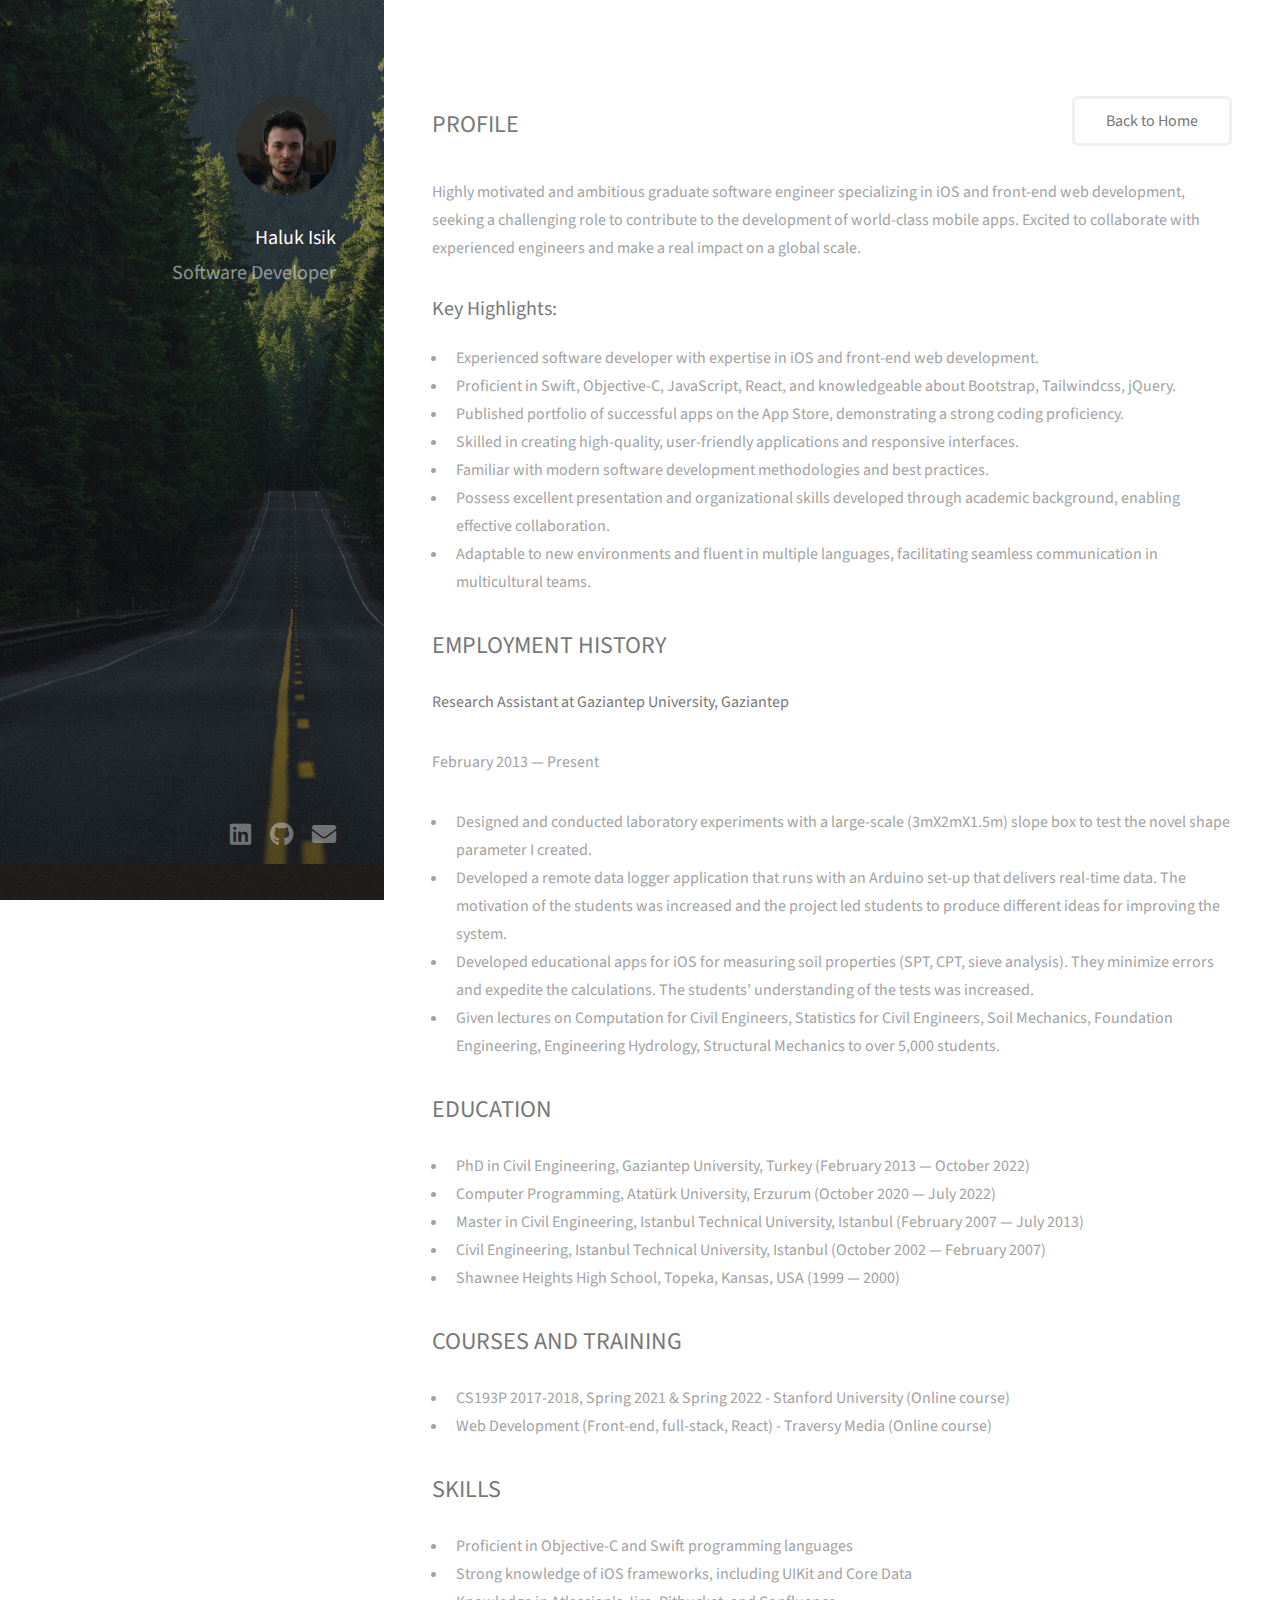
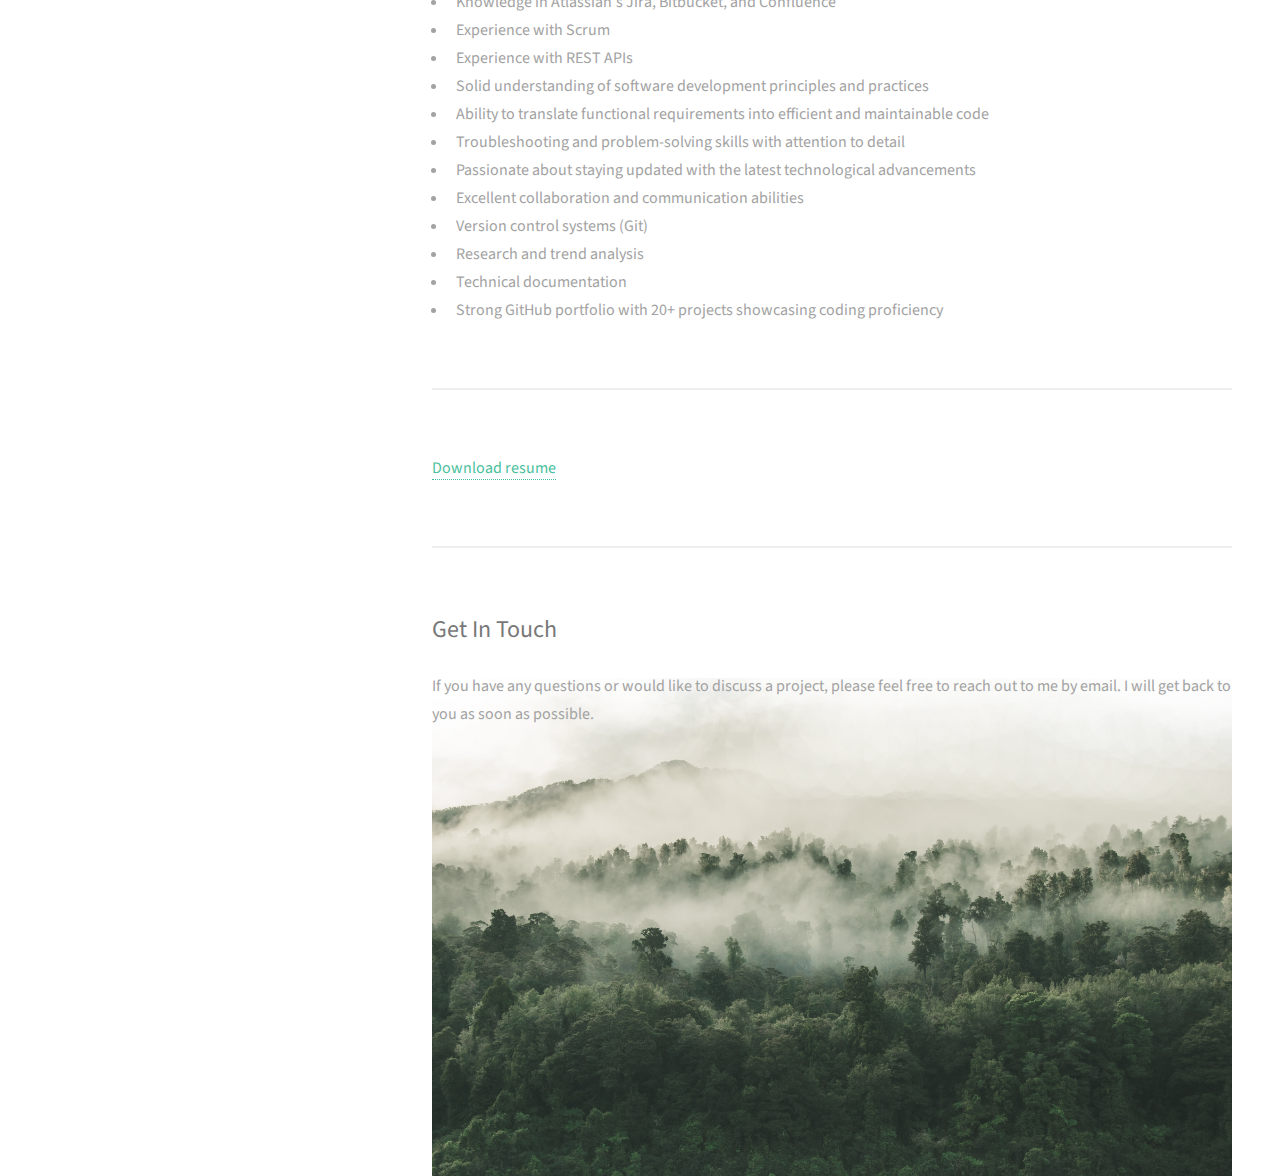
==== commit 52645032: "Add files via upload" ====
--- a/aboutme.html
+++ b/aboutme.html
@@ -108,6 +108,10 @@
                         </ul>
                     </section>
 
+                    <section>
+                      <a href="haluk-isik-resume-2023-8.pdf" target="_blank">Download resume</a>
+                    </section>
+
 
 
 				<!-- Three -->
